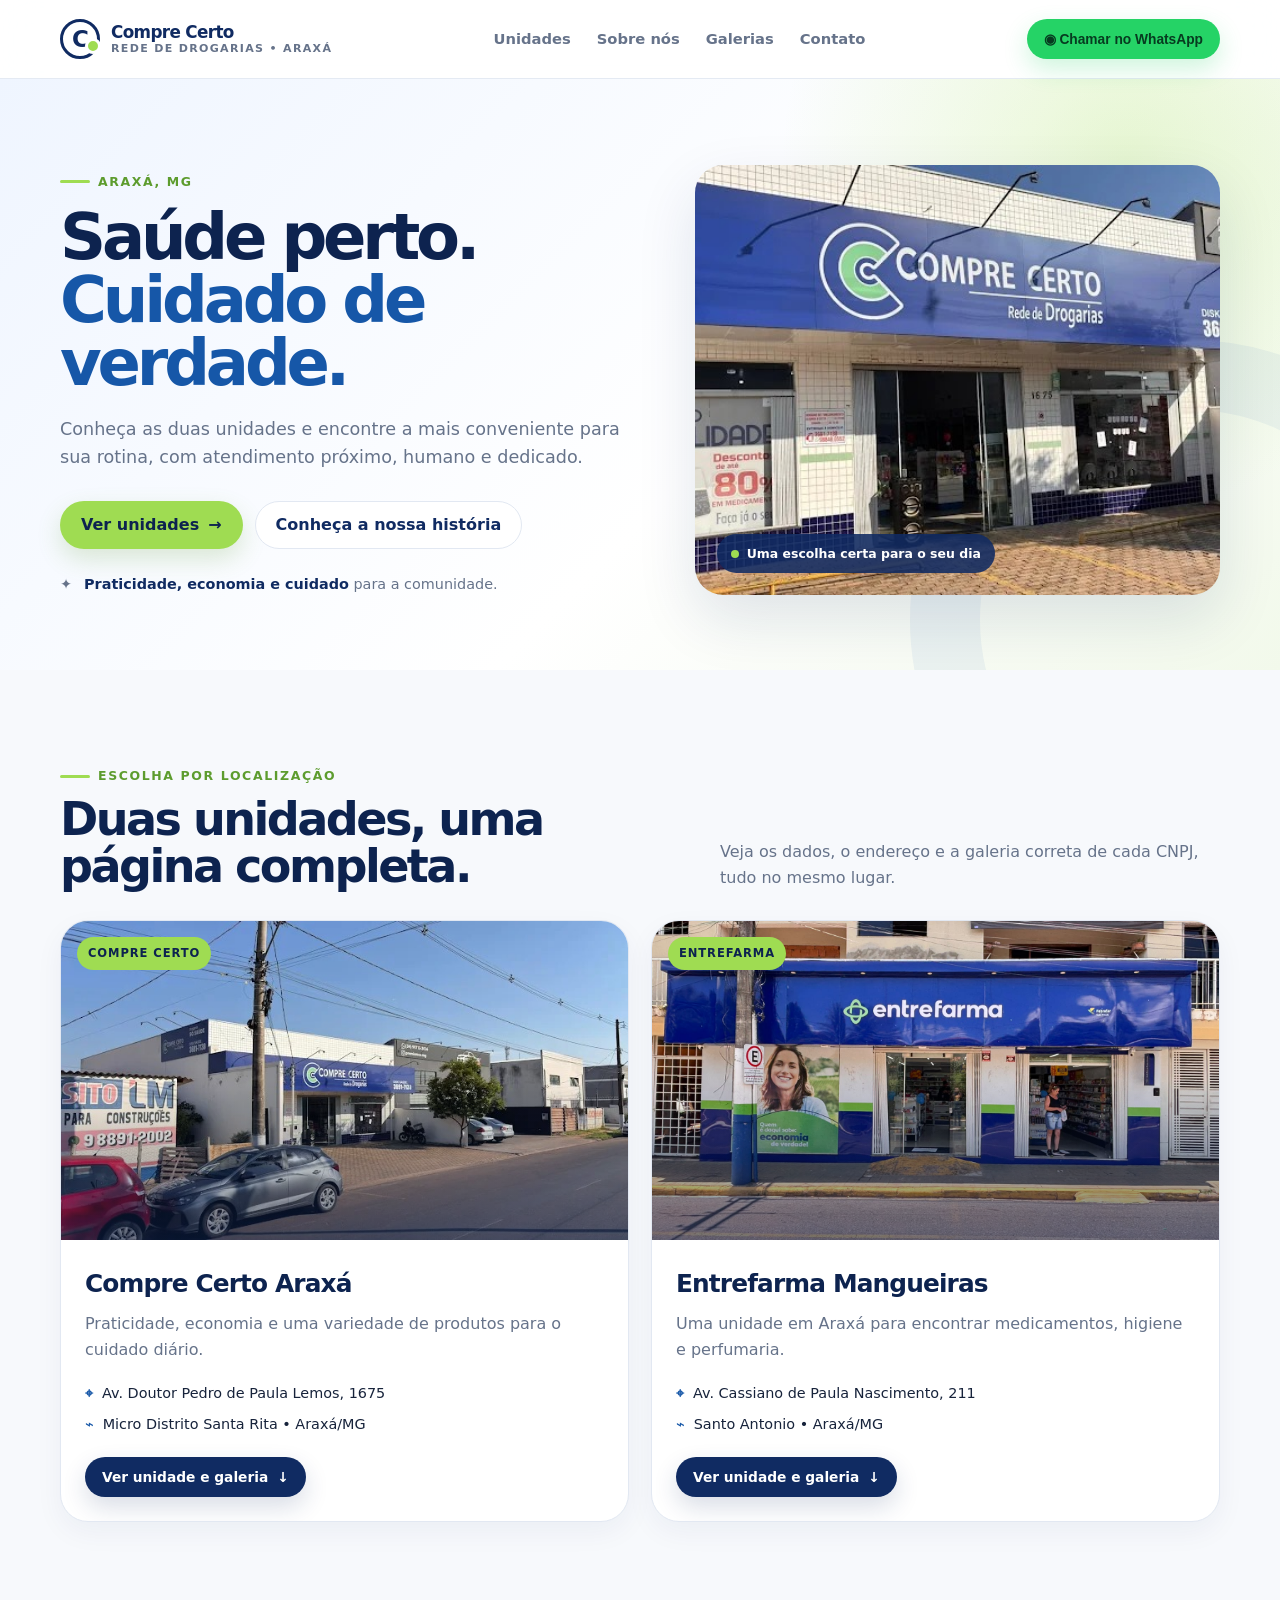
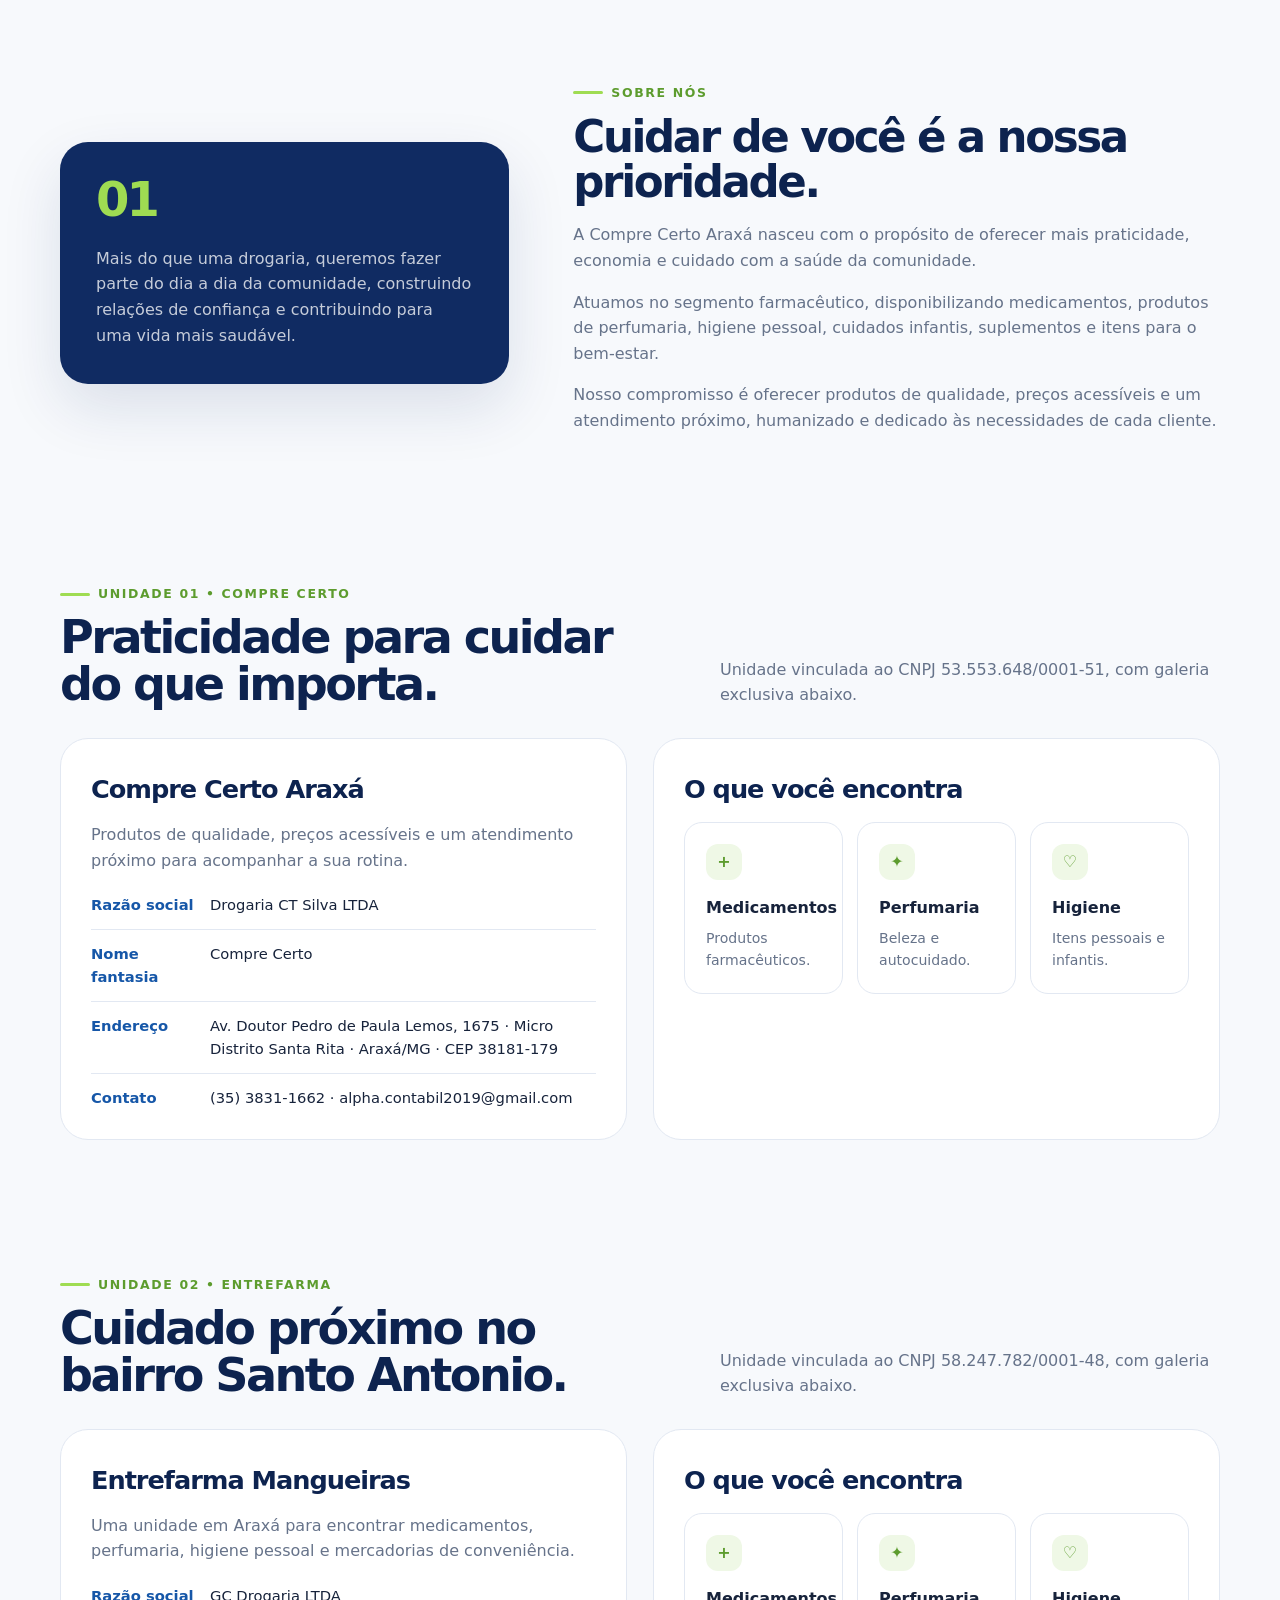
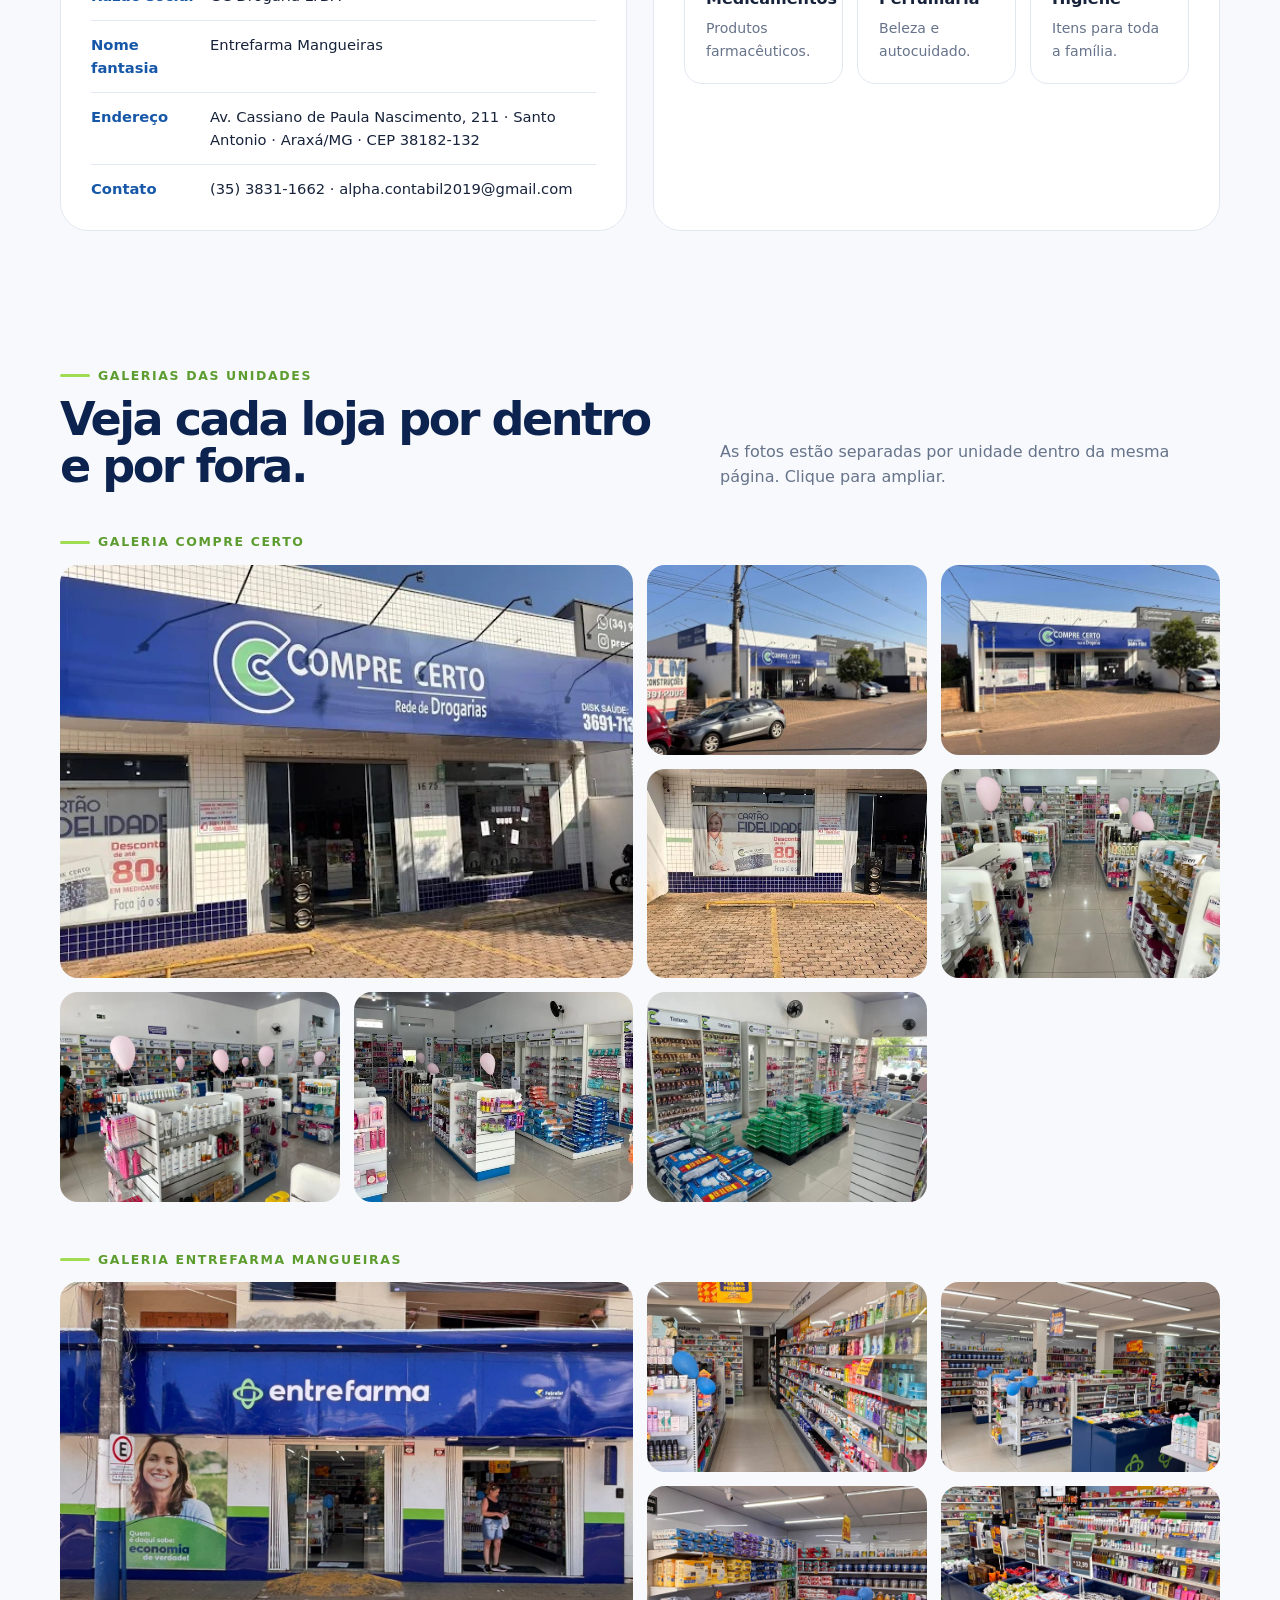
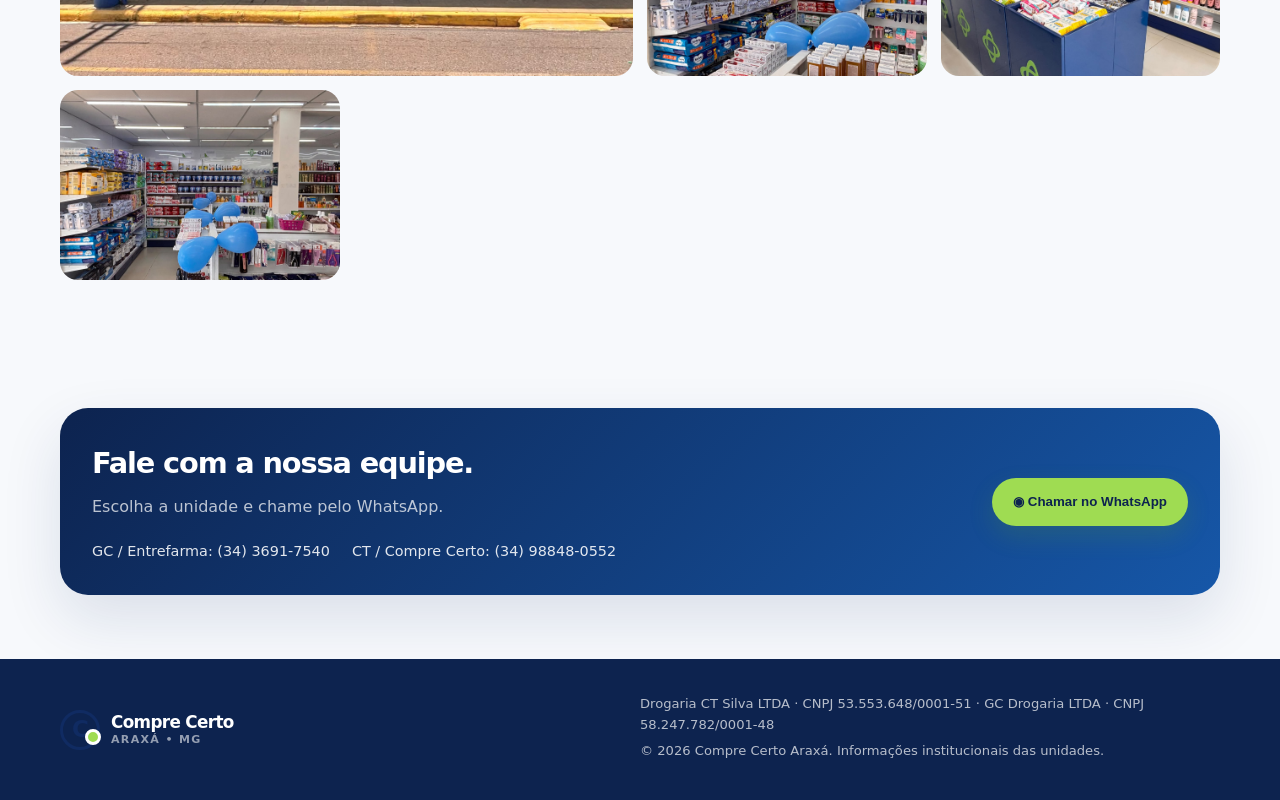
==== index.html @ c5adbfe7 "initial commit" ====
<!doctype html>
<html lang="pt-BR">
<head>
  <meta charset="utf-8">
  <meta name="viewport" content="width=device-width, initial-scale=1">
  <title>Compre Certo Araxá | Nossas unidades</title>
  <meta name="description" content="Conheça as unidades Compre Certo e Entrefarma em Araxá. Endereços, informações e galerias das duas drogarias.">
  <link rel="canonical" href="https://comprecertoanaantonia.com.br/">
  <meta property="og:type" content="website">
  <meta property="og:url" content="https://comprecertoanaantonia.com.br/">
  <meta property="og:title" content="Compre Certo Araxá | Nossas unidades">
  <meta property="og:description" content="Duas unidades em Araxá para cuidar da sua saúde com praticidade e atenção.">
  <meta property="og:image" content="https://comprecertoanaantonia.com.br/img/compre-certo-fachada-03.jpg">
  <link rel="icon" href="img/favicon.svg" type="image/svg+xml">
  <link rel="stylesheet" href="style.css">
</head>
<body>
  <header class="site-header"><div class="nav-wrap"><a class="brand" href="#inicio" aria-label="Compre Certo Araxá - início"><span class="brand-mark">C</span><span class="brand-copy"><span class="brand-name">Compre Certo</span><span class="brand-sub">Rede de drogarias • Araxá</span></span></a><button class="nav-toggle" data-menu-toggle aria-label="Abrir menu" aria-expanded="false">☰</button><nav class="nav-links" data-nav aria-label="Navegação principal"><a href="#unidades">Unidades</a><a href="#sobre">Sobre nós</a><a href="#galerias">Galerias</a><a href="#contato">Contato</a></nav><div class="whatsapp-picker" data-whatsapp-picker><button class="button small whatsapp-button" type="button" data-whatsapp-toggle aria-haspopup="menu" aria-expanded="false">◉ Chamar no WhatsApp</button><div class="whatsapp-menu" data-whatsapp-menu hidden><a href="https://wa.me/553436917540?text=Ol%C3%A1%2C%20quero%20falar%20com%20a%20unidade%20GC%20-%20Entrefarma%20Mangueiras." target="_blank" rel="noopener noreferrer">GC / Entrefarma Mangueiras<small>(34) 3691-7540</small></a><a href="https://wa.me/5534988480552?text=Ol%C3%A1%2C%20quero%20falar%20com%20a%20unidade%20CT%20-%20Compre%20Certo." target="_blank" rel="noopener noreferrer">CT / Compre Certo<small>(34) 98848-0552</small></a></div></div></div></header>

  <main>
    <section class="hero" id="inicio"><div class="container hero-grid"><div><span class="eyebrow">Araxá, MG</span><h1>Saúde perto. <span>Cuidado de verdade.</span></h1><p>Conheça as duas unidades e encontre a mais conveniente para sua rotina, com atendimento próximo, humano e dedicado.</p><div class="hero-actions"><a class="button secondary" href="#unidades">Ver unidades <span aria-hidden="true">→</span></a><a class="button ghost" href="#sobre">Conheça a nossa história</a></div><div class="hero-note"><span aria-hidden="true">✦</span><span><strong>Praticidade, economia e cuidado</strong> para a comunidade.</span></div></div><div class="hero-photo"><img src="img/compre-certo-fachada-03.jpg" alt="Fachada da unidade Compre Certo em Araxá" loading="eager"><span class="photo-tag">Uma escolha certa para o seu dia</span></div></div></section>

    <section class="section" id="unidades"><div class="container"><div class="section-head"><div><span class="eyebrow">Escolha por localização</span><h2>Duas unidades, uma página completa.</h2></div><p>Veja os dados, o endereço e a galeria correta de cada CNPJ, tudo no mesmo lugar.</p></div><div class="unit-grid">
      <article class="unit-card"><div class="unit-card-image"><span class="unit-badge">Compre Certo</span><img src="img/compre-certo-fachada-01.jpg" alt="Fachada da unidade Compre Certo" loading="lazy"></div><div class="unit-card-body"><h3>Compre Certo Araxá</h3><p>Praticidade, economia e uma variedade de produtos para o cuidado diário.</p><div class="unit-meta"><span><b>⌖</b> Av. Doutor Pedro de Paula Lemos, 1675</span><span><b>⌁</b> Micro Distrito Santa Rita • Araxá/MG</span></div><a class="button small" href="#compre-certo">Ver unidade e galeria <span aria-hidden="true">↓</span></a></div></article>
      <article class="unit-card"><div class="unit-card-image"><span class="unit-badge">Entrefarma</span><img src="img/entrefarma-fachada-01.jpg" alt="Fachada da unidade Entrefarma Mangueiras" loading="lazy"></div><div class="unit-card-body"><h3>Entrefarma Mangueiras</h3><p>Uma unidade em Araxá para encontrar medicamentos, higiene e perfumaria.</p><div class="unit-meta"><span><b>⌖</b> Av. Cassiano de Paula Nascimento, 211</span><span><b>⌁</b> Santo Antonio • Araxá/MG</span></div><a class="button small" href="#entrefarma">Ver unidade e galeria <span aria-hidden="true">↓</span></a></div></article>
    </div></div></section>

    <section class="section compact" id="sobre"><div class="container about-grid"><div class="about-card"><strong>01</strong><p>Mais do que uma drogaria, queremos fazer parte do dia a dia da comunidade, construindo relações de confiança e contribuindo para uma vida mais saudável.</p></div><div class="about-copy"><span class="eyebrow">Sobre nós</span><h2>Cuidar de você é a nossa prioridade.</h2><p>A Compre Certo Araxá nasceu com o propósito de oferecer mais praticidade, economia e cuidado com a saúde da comunidade.</p><p>Atuamos no segmento farmacêutico, disponibilizando medicamentos, produtos de perfumaria, higiene pessoal, cuidados infantis, suplementos e itens para o bem-estar.</p><p>Nosso compromisso é oferecer produtos de qualidade, preços acessíveis e um atendimento próximo, humanizado e dedicado às necessidades de cada cliente.</p></div></div></section>

    <section class="section compact" id="compre-certo"><div class="container"><div class="section-head"><div><span class="eyebrow">Unidade 01 • Compre Certo</span><h2>Praticidade para cuidar do que importa.</h2></div><p>Unidade vinculada ao CNPJ 53.553.648/0001-51, com galeria exclusiva abaixo.</p></div><div class="split-grid"><article class="info-card"><h2>Compre Certo Araxá</h2><p>Produtos de qualidade, preços acessíveis e um atendimento próximo para acompanhar a sua rotina.</p><div class="facts"><div class="fact"><strong>Razão social</strong><span>Drogaria CT Silva LTDA</span></div><div class="fact"><strong>Nome fantasia</strong><span>Compre Certo</span></div><div class="fact"><strong>Endereço</strong><span>Av. Doutor Pedro de Paula Lemos, 1675 · Micro Distrito Santa Rita · Araxá/MG · CEP 38181-179</span></div><div class="fact"><strong>Contato</strong><span>(35) 3831-1662 · alpha.contabil2019@gmail.com</span></div></div></article><article class="info-card"><h2>O que você encontra</h2><div class="category-grid"><div class="category"><div class="category-icon">+</div><h3>Medicamentos</h3><p>Produtos farmacêuticos.</p></div><div class="category"><div class="category-icon">✦</div><h3>Perfumaria</h3><p>Beleza e autocuidado.</p></div><div class="category"><div class="category-icon">♡</div><h3>Higiene</h3><p>Itens pessoais e infantis.</p></div></div></article></div></div></section>

    <section class="section compact" id="entrefarma"><div class="container"><div class="section-head"><div><span class="eyebrow">Unidade 02 • Entrefarma</span><h2>Cuidado próximo no bairro Santo Antonio.</h2></div><p>Unidade vinculada ao CNPJ 58.247.782/0001-48, com galeria exclusiva abaixo.</p></div><div class="split-grid"><article class="info-card"><h2>Entrefarma Mangueiras</h2><p>Uma unidade em Araxá para encontrar medicamentos, perfumaria, higiene pessoal e mercadorias de conveniência.</p><div class="facts"><div class="fact"><strong>Razão social</strong><span>GC Drogaria LTDA</span></div><div class="fact"><strong>Nome fantasia</strong><span>Entrefarma Mangueiras</span></div><div class="fact"><strong>Endereço</strong><span>Av. Cassiano de Paula Nascimento, 211 · Santo Antonio · Araxá/MG · CEP 38182-132</span></div><div class="fact"><strong>Contato</strong><span>(35) 3831-1662 · alpha.contabil2019@gmail.com</span></div></div></article><article class="info-card"><h2>O que você encontra</h2><div class="category-grid"><div class="category"><div class="category-icon">+</div><h3>Medicamentos</h3><p>Produtos farmacêuticos.</p></div><div class="category"><div class="category-icon">✦</div><h3>Perfumaria</h3><p>Beleza e autocuidado.</p></div><div class="category"><div class="category-icon">♡</div><h3>Higiene</h3><p>Itens para toda a família.</p></div></div></article></div></div></section>

    <section class="section compact" id="galerias"><div class="container"><div class="section-head"><div><span class="eyebrow">Galerias das unidades</span><h2>Veja cada loja por dentro e por fora.</h2></div><p>As fotos estão separadas por unidade dentro da mesma página. Clique para ampliar.</p></div><h3 class="eyebrow">Galeria Compre Certo</h3><div class="gallery" aria-label="Galeria da unidade Compre Certo"><button class="gallery-item" data-gallery-item data-full="img/compre-certo-fachada-03.jpg" data-caption="Fachada da unidade Compre Certo"><img src="img/compre-certo-fachada-03.jpg" alt="Fachada da unidade Compre Certo" loading="lazy"></button><button class="gallery-item" data-gallery-item data-full="img/compre-certo-fachada-01.jpg" data-caption="Fachada da unidade Compre Certo"><img src="img/compre-certo-fachada-01.jpg" alt="Fachada da unidade Compre Certo" loading="lazy"></button><button class="gallery-item" data-gallery-item data-full="img/compre-certo-fachada-02.jpg" data-caption="Fachada da unidade Compre Certo"><img src="img/compre-certo-fachada-02.jpg" alt="Fachada da unidade Compre Certo" loading="lazy"></button><button class="gallery-item" data-gallery-item data-full="img/compre-certo-fachada-04.jpg" data-caption="Entrada da unidade Compre Certo"><img src="img/compre-certo-fachada-04.jpg" alt="Entrada da unidade Compre Certo" loading="lazy"></button><button class="gallery-item" data-gallery-item data-full="img/compre-certo-interior-01.jpg" data-caption="Área interna da unidade Compre Certo"><img src="img/compre-certo-interior-01.jpg" alt="Área interna da unidade Compre Certo" loading="lazy"></button><button class="gallery-item" data-gallery-item data-full="img/compre-certo-interior-02.jpg" data-caption="Produtos e corredores da unidade Compre Certo"><img src="img/compre-certo-interior-02.jpg" alt="Produtos e corredores da unidade Compre Certo" loading="lazy"></button><button class="gallery-item" data-gallery-item data-full="img/compre-certo-interior-03.jpg" data-caption="Área de perfumaria da unidade Compre Certo"><img src="img/compre-certo-interior-03.jpg" alt="Área de perfumaria da unidade Compre Certo" loading="lazy"></button><button class="gallery-item" data-gallery-item data-full="img/compre-certo-interior-04.jpg" data-caption="Área de higiene e cuidados da unidade Compre Certo"><img src="img/compre-certo-interior-04.jpg" alt="Área de higiene e cuidados da unidade Compre Certo" loading="lazy"></button></div><h3 class="eyebrow" style="margin-top:48px">Galeria Entrefarma Mangueiras</h3><div class="gallery" aria-label="Galeria da unidade Entrefarma Mangueiras"><button class="gallery-item" data-gallery-item data-full="img/entrefarma-fachada-01.jpg" data-caption="Fachada da unidade Entrefarma Mangueiras"><img src="img/entrefarma-fachada-01.jpg" alt="Fachada da unidade Entrefarma Mangueiras" loading="lazy"></button><button class="gallery-item" data-gallery-item data-full="img/entrefarma-interior-01.jpg" data-caption="Corredor da unidade Entrefarma Mangueiras"><img src="img/entrefarma-interior-01.jpg" alt="Corredor da unidade Entrefarma Mangueiras" loading="lazy"></button><button class="gallery-item" data-gallery-item data-full="img/entrefarma-interior-02.jpg" data-caption="Área interna da unidade Entrefarma Mangueiras"><img src="img/entrefarma-interior-02.jpg" alt="Área interna da unidade Entrefarma Mangueiras" loading="lazy"></button><button class="gallery-item" data-gallery-item data-full="img/entrefarma-interior-03.jpg" data-caption="Cuidados pessoais na unidade Entrefarma Mangueiras"><img src="img/entrefarma-interior-03.jpg" alt="Cuidados pessoais na unidade Entrefarma Mangueiras" loading="lazy"></button><button class="gallery-item" data-gallery-item data-full="img/entrefarma-interior-04.jpg" data-caption="Perfumaria da unidade Entrefarma Mangueiras"><img src="img/entrefarma-interior-04.jpg" alt="Perfumaria da unidade Entrefarma Mangueiras" loading="lazy"></button><button class="gallery-item" data-gallery-item data-full="img/entrefarma-interior-05.jpg" data-caption="Higiene e cuidados infantis na unidade Entrefarma Mangueiras"><img src="img/entrefarma-interior-05.jpg" alt="Higiene e cuidados infantis na unidade Entrefarma Mangueiras" loading="lazy"></button></div></div></section>

    <section class="section compact" id="contato"><div class="container"><div class="contact-band"><div class="contact-band-grid"><div><h2>Fale com a nossa equipe.</h2><p>Escolha a unidade e chame pelo WhatsApp.</p><div class="contact-data"><span>GC / Entrefarma: (34) 3691-7540</span><span>CT / Compre Certo: (34) 98848-0552</span></div></div><div class="whatsapp-picker" data-whatsapp-picker><button class="button secondary whatsapp-button" type="button" data-whatsapp-toggle aria-haspopup="menu" aria-expanded="false">◉ Chamar no WhatsApp</button><div class="whatsapp-menu" data-whatsapp-menu hidden><a href="https://wa.me/553436917540?text=Ol%C3%A1%2C%20quero%20falar%20com%20a%20unidade%20GC%20-%20Entrefarma%20Mangueiras." target="_blank" rel="noopener noreferrer">GC / Entrefarma Mangueiras<small>(34) 3691-7540</small></a><a href="https://wa.me/5534988480552?text=Ol%C3%A1%2C%20quero%20falar%20com%20a%20unidade%20CT%20-%20Compre%20Certo." target="_blank" rel="noopener noreferrer">CT / Compre Certo<small>(34) 98848-0552</small></a></div></div></div></div></div></section>
  </main>

  <footer class="site-footer"><div class="container footer-grid"><a class="brand" href="#inicio"><span class="brand-mark">C</span><span class="brand-copy"><span class="brand-name">Compre Certo</span><span class="brand-sub">Araxá • MG</span></span></a><div class="footer-text"><p>Drogaria CT Silva LTDA · CNPJ 53.553.648/0001-51 · GC Drogaria LTDA · CNPJ 58.247.782/0001-48</p><p>© <span data-year></span> Compre Certo Araxá. Informações institucionais das unidades.</p></div></div></footer>

  <div class="modal" data-modal aria-hidden="true"><div class="modal-content"><button class="modal-close" data-modal-close aria-label="Fechar imagem">×</button><button class="modal-arrow prev" data-modal-prev aria-label="Foto anterior">←</button><img class="modal-image" data-modal-image alt=""><button class="modal-arrow next" data-modal-next aria-label="Próxima foto">→</button><div class="modal-caption" data-modal-caption></div></div></div>
  <script src="script.js"></script>
</body>
</html>
---- style.css ----
:root {
  --navy: #102b62;
  --blue: #1657a8;
  --blue-dark: #0d234f;
  --green: #9fdc52;
  --green-dark: #5d9c2e;
  --ink: #17233b;
  --muted: #66738a;
  --paper: #f7f9fc;
  --white: #ffffff;
  --line: #e2e8f2;
  --shadow: 0 24px 60px rgba(16, 43, 98, 0.12);
  --radius-lg: 28px;
  --radius-md: 18px;
}

* { box-sizing: border-box; }

html { scroll-behavior: smooth; }
section[id] { scroll-margin-top: 96px; }

body {
  margin: 0;
  color: var(--ink);
  background: var(--paper);
  font-family: Inter, ui-sans-serif, system-ui, -apple-system, BlinkMacSystemFont, "Segoe UI", sans-serif;
  line-height: 1.6;
}

body.modal-open { overflow: hidden; }

a { color: inherit; text-decoration: none; }

img { display: block; max-width: 100%; }

.site-header {
  position: sticky;
  top: 0;
  z-index: 20;
  border-bottom: 1px solid rgba(226, 232, 242, 0.9);
  background: rgba(255, 255, 255, 0.9);
  backdrop-filter: blur(18px);
}

.nav-wrap,
.container {
  width: min(1160px, calc(100% - 40px));
  margin: 0 auto;
}

.nav-wrap {
  min-height: 78px;
  display: flex;
  align-items: center;
  justify-content: space-between;
  gap: 24px;
}

.brand {
  display: inline-flex;
  align-items: center;
  gap: 11px;
  color: var(--navy);
  font-weight: 900;
  letter-spacing: -0.04em;
  line-height: 1;
}

.brand-mark {
  width: 40px;
  height: 40px;
  position: relative;
  display: grid;
  place-items: center;
  border: 3px solid var(--navy);
  border-radius: 50%;
  color: var(--navy);
  font-size: 23px;
  font-weight: 900;
}

.brand-mark::after {
  content: "";
  position: absolute;
  width: 10px;
  height: 10px;
  right: -4px;
  bottom: 2px;
  border: 3px solid var(--white);
  border-radius: 50%;
  background: var(--green);
}

.brand-copy { display: grid; gap: 3px; }
.brand-name { font-size: 1.05rem; }
.brand-sub { color: var(--muted); font-size: 0.69rem; font-weight: 700; letter-spacing: 0.12em; text-transform: uppercase; }

.nav-links { display: flex; align-items: center; gap: 26px; color: var(--muted); font-size: 0.92rem; font-weight: 700; }
.nav-links a:hover { color: var(--blue); }
.nav-toggle { display: none; border: 0; background: transparent; color: var(--navy); font-size: 1.8rem; cursor: pointer; }

.button {
  display: inline-flex;
  align-items: center;
  justify-content: center;
  gap: 9px;
  min-height: 48px;
  padding: 0 20px;
  border: 1px solid transparent;
  border-radius: 999px;
  background: var(--navy);
  color: var(--white);
  font-weight: 800;
  box-shadow: 0 10px 24px rgba(16, 43, 98, 0.16);
  transition: transform .2s ease, box-shadow .2s ease, background .2s ease;
}

.button:hover { transform: translateY(-2px); box-shadow: 0 14px 28px rgba(16, 43, 98, 0.2); }
.button.secondary { background: var(--green); color: var(--blue-dark); box-shadow: 0 10px 24px rgba(93, 156, 46, 0.2); }
.button.ghost { border-color: var(--line); background: var(--white); color: var(--navy); box-shadow: none; }
.button.small { min-height: 40px; padding: 0 16px; font-size: .86rem; }

.whatsapp-picker { position: relative; display: inline-flex; }
.whatsapp-button { background: #25d366; color: #073b20; box-shadow: 0 10px 24px rgba(37, 211, 102, .22); }
.whatsapp-button:hover { background: #1fbd59; box-shadow: 0 14px 28px rgba(37, 211, 102, .28); }
.whatsapp-menu { position: absolute; top: calc(100% + 10px); right: 0; z-index: 40; width: 300px; padding: 8px; border: 1px solid var(--line); border-radius: 16px; background: var(--white); box-shadow: var(--shadow); }
.whatsapp-menu[hidden] { display: none; }
.whatsapp-menu a { display: grid; gap: 2px; padding: 12px 13px; border-radius: 11px; color: var(--ink); font-size: .85rem; font-weight: 800; }
.whatsapp-menu a:hover { background: #effaf3; color: #128c45; }
.whatsapp-menu small { color: var(--muted); font-size: .76rem; font-weight: 700; }

.hero {
  position: relative;
  overflow: hidden;
  padding: 86px 0 74px;
  background: radial-gradient(circle at 88% 14%, rgba(159, 220, 82, .25), transparent 28%), linear-gradient(135deg, #eff5ff 0%, #ffffff 58%, #f2f9eb 100%);
}

.hero::after {
  content: "";
  width: 420px;
  height: 420px;
  position: absolute;
  right: -190px;
  bottom: -230px;
  border: 70px solid rgba(22, 87, 168, 0.06);
  border-radius: 50%;
}

.hero-grid { position: relative; z-index: 1; display: grid; grid-template-columns: 1.05fr .95fr; align-items: center; gap: 54px; }
.eyebrow { display: inline-flex; align-items: center; gap: 8px; color: var(--green-dark); font-size: .78rem; font-weight: 900; letter-spacing: .13em; text-transform: uppercase; }
.eyebrow::before { content: ""; width: 30px; height: 3px; border-radius: 99px; background: var(--green); }
.hero h1 { max-width: 700px; margin: 15px 0 20px; color: var(--blue-dark); font-size: clamp(2.55rem, 5vw, 5rem); line-height: .98; letter-spacing: -.065em; }
.hero h1 span { color: var(--blue); }
.hero p { max-width: 620px; margin: 0; color: var(--muted); font-size: 1.1rem; }
.hero-actions { display: flex; flex-wrap: wrap; gap: 12px; margin-top: 30px; }
.hero-note { display: flex; gap: 12px; align-items: center; margin-top: 24px; color: var(--muted); font-size: .9rem; }
.hero-note strong { color: var(--navy); }

.hero-photo { position: relative; min-height: 430px; }
.hero-photo img { width: 100%; height: 430px; object-fit: cover; border-radius: var(--radius-lg); box-shadow: var(--shadow); }
.photo-tag { position: absolute; left: 22px; bottom: 22px; display: inline-flex; align-items: center; gap: 8px; padding: 10px 14px; border-radius: 999px; background: rgba(16, 43, 98, .88); color: var(--white); font-size: .78rem; font-weight: 800; }
.photo-tag::before { content: ""; width: 8px; height: 8px; border-radius: 50%; background: var(--green); }

.section { padding: 90px 0; }
.section.compact { padding: 64px 0; }
.section-head { display: flex; align-items: end; justify-content: space-between; gap: 24px; margin-bottom: 30px; }
.section-head h2 { max-width: 620px; margin: 10px 0 0; color: var(--blue-dark); font-size: clamp(2rem, 3.6vw, 3.25rem); line-height: 1.02; letter-spacing: -.055em; }
.section-head p { max-width: 500px; margin: 0; color: var(--muted); }

.unit-grid { display: grid; grid-template-columns: repeat(2, minmax(0, 1fr)); gap: 22px; }
.unit-card { overflow: hidden; border: 1px solid var(--line); border-radius: var(--radius-lg); background: var(--white); box-shadow: 0 10px 28px rgba(16, 43, 98, .05); transition: transform .2s ease, box-shadow .2s ease; }
.unit-card:hover { transform: translateY(-5px); box-shadow: var(--shadow); }
.unit-card-image { position: relative; aspect-ratio: 16 / 9; overflow: hidden; }
.unit-card-image img { width: 100%; height: 100%; object-fit: cover; transition: transform .35s ease; }
.unit-card:hover .unit-card-image img { transform: scale(1.04); }
.unit-card-image::after { content: ""; position: absolute; inset: 0; background: linear-gradient(180deg, transparent 50%, rgba(13, 35, 79, .56)); }
.unit-badge { position: absolute; z-index: 1; top: 16px; left: 16px; padding: 7px 11px; border-radius: 999px; background: var(--green); color: var(--blue-dark); font-size: .72rem; font-weight: 900; letter-spacing: .08em; text-transform: uppercase; }
.unit-card-body { padding: 24px; }
.unit-card h3 { margin: 0 0 7px; color: var(--blue-dark); font-size: 1.55rem; letter-spacing: -.035em; }
.unit-card p { margin: 0 0 20px; color: var(--muted); }
.unit-meta { display: grid; gap: 8px; margin-bottom: 21px; color: var(--ink); font-size: .9rem; }
.unit-meta span { display: flex; align-items: start; gap: 9px; }
.unit-meta b { color: var(--blue); }

.about-grid { display: grid; grid-template-columns: .82fr 1.18fr; align-items: center; gap: 64px; }
.about-card { padding: 36px; border-radius: var(--radius-lg); background: var(--navy); color: var(--white); box-shadow: var(--shadow); }
.about-card strong { display: block; margin-bottom: 25px; color: var(--green); font-size: 3rem; line-height: .9; letter-spacing: -.06em; }
.about-card p { margin: 0; color: rgba(255,255,255,.76); }
.about-copy h2 { margin: 12px 0 18px; color: var(--blue-dark); font-size: clamp(2rem, 3.4vw, 3.25rem); line-height: 1.03; letter-spacing: -.055em; }
.about-copy p { margin: 0 0 16px; color: var(--muted); }

.category-grid { display: grid; grid-template-columns: repeat(3, minmax(0, 1fr)); gap: 14px; }
.category { padding: 21px; border: 1px solid var(--line); border-radius: var(--radius-md); background: var(--white); }
.category-icon { width: 36px; height: 36px; display: grid; place-items: center; margin-bottom: 15px; border-radius: 12px; background: #eff8e6; color: var(--green-dark); font-weight: 900; }
.category h3 { margin: 0 0 6px; font-size: 1rem; }
.category p { margin: 0; color: var(--muted); font-size: .88rem; }

.contact-band { padding: 32px; border-radius: var(--radius-lg); background: linear-gradient(135deg, var(--blue-dark), var(--blue)); color: var(--white); box-shadow: var(--shadow); }
.contact-band-grid { display: flex; align-items: center; justify-content: space-between; gap: 24px; }
.contact-band .whatsapp-menu { top: auto; bottom: calc(100% + 10px); }
.contact-band h2 { margin: 0 0 8px; font-size: 1.8rem; letter-spacing: -.04em; }
.contact-band p { margin: 0; color: rgba(255,255,255,.72); }
.contact-data { display: flex; flex-wrap: wrap; gap: 12px 22px; margin-top: 20px; color: rgba(255,255,255,.88); font-size: .9rem; }

.page-hero { padding: 60px 0 50px; background: linear-gradient(135deg, #edf4ff, #ffffff 58%, #f3f9ed); }
.page-hero-grid { display: grid; grid-template-columns: .94fr 1.06fr; align-items: center; gap: 50px; }
.page-hero h1 { margin: 12px 0 15px; color: var(--blue-dark); font-size: clamp(2.5rem, 5vw, 4.7rem); line-height: .98; letter-spacing: -.065em; }
.page-hero p { max-width: 610px; margin: 0; color: var(--muted); font-size: 1.08rem; }
.page-hero-photo img { width: 100%; height: 380px; object-fit: cover; border-radius: var(--radius-lg); box-shadow: var(--shadow); }
.crumb { display: inline-flex; align-items: center; gap: 7px; margin-bottom: 16px; color: var(--blue); font-size: .82rem; font-weight: 800; }

.split-grid { display: grid; grid-template-columns: 1fr 1fr; gap: 26px; }
.info-card { padding: 30px; border: 1px solid var(--line); border-radius: var(--radius-lg); background: var(--white); }
.info-card h2 { margin: 0 0 12px; color: var(--blue-dark); font-size: 1.6rem; letter-spacing: -.04em; }
.info-card p { margin: 0; color: var(--muted); }
.facts { display: grid; gap: 12px; margin-top: 20px; }
.fact { display: grid; grid-template-columns: 105px 1fr; gap: 14px; padding-bottom: 12px; border-bottom: 1px solid var(--line); font-size: .92rem; }
.fact:last-child { padding-bottom: 0; border-bottom: 0; }
.fact strong { color: var(--blue); }

.gallery { display: grid; grid-template-columns: repeat(4, minmax(0, 1fr)); gap: 14px; }
.gallery-item { position: relative; overflow: hidden; min-height: 190px; padding: 0; border: 0; border-radius: var(--radius-md); background: #dce7f5; cursor: pointer; }
.gallery-item:first-child { grid-column: span 2; grid-row: span 2; }
.gallery-item img { width: 100%; height: 100%; min-height: 190px; object-fit: cover; transition: transform .35s ease; }
.gallery-item::after { content: "Ampliar foto"; position: absolute; right: 12px; bottom: 12px; padding: 6px 9px; border-radius: 999px; background: rgba(13,35,79,.78); color: var(--white); font-size: .7rem; font-weight: 800; opacity: 0; transition: opacity .2s ease; }
.gallery-item:hover img { transform: scale(1.06); }
.gallery-item:hover::after { opacity: 1; }

.site-footer { padding: 34px 0; background: var(--blue-dark); color: rgba(255,255,255,.7); }
.footer-grid { display: flex; align-items: center; justify-content: space-between; gap: 25px; }
.site-footer .brand { color: var(--white); }
.site-footer .brand-sub { color: rgba(255,255,255,.56); }
.footer-text { max-width: 580px; font-size: .82rem; }
.footer-text p { margin: 0 0 5px; }

.modal { position: fixed; inset: 0; z-index: 60; display: grid; place-items: center; padding: 24px; background: rgba(4, 15, 36, .88); opacity: 0; pointer-events: none; transition: opacity .2s ease; }
.modal.is-open { opacity: 1; pointer-events: auto; }
.modal-content { position: relative; width: min(980px, 100%); }
.modal-image { width: 100%; max-height: 78vh; object-fit: contain; border-radius: 16px; background: #091a39; }
.modal-caption { margin-top: 10px; color: rgba(255,255,255,.78); text-align: center; font-size: .88rem; }
.modal-close { position: absolute; top: -14px; right: -14px; width: 40px; height: 40px; border: 0; border-radius: 50%; background: var(--green); color: var(--blue-dark); font-size: 1.4rem; font-weight: 900; cursor: pointer; }
.modal-arrow { position: absolute; top: calc(50% - 20px); width: 42px; height: 42px; border: 0; border-radius: 50%; background: rgba(255,255,255,.9); color: var(--blue-dark); font-size: 1.25rem; cursor: pointer; }
.modal-arrow.prev { left: -56px; }
.modal-arrow.next { right: -56px; }

@media (max-width: 840px) {
  .nav-links { position: absolute; top: 78px; left: 20px; right: 20px; display: none; flex-direction: column; align-items: stretch; gap: 0; padding: 8px; border: 1px solid var(--line); border-radius: 16px; background: var(--white); box-shadow: var(--shadow); }
  .nav-links.is-open { display: flex; }
  .nav-links a { padding: 13px 14px; }
  .nav-toggle { display: block; }
  .nav-wrap > .button { display: none; }
  .nav-wrap > .whatsapp-picker { display: none; }
  .hero-grid, .page-hero-grid, .about-grid, .split-grid { grid-template-columns: 1fr; gap: 32px; }
  .hero { padding-top: 62px; }
  .hero-photo, .hero-photo img { min-height: 320px; height: 320px; }
  .section { padding: 70px 0; }
  .section-head, .contact-band-grid, .footer-grid { align-items: start; flex-direction: column; }
  .section-head { display: flex; }
  .unit-grid { grid-template-columns: 1fr; }
  .page-hero-photo img { height: 320px; }
  .gallery { grid-template-columns: repeat(2, minmax(0, 1fr)); }
  .gallery-item:first-child { grid-column: span 2; grid-row: auto; }
  .modal-arrow.prev { left: 8px; }
  .modal-arrow.next { right: 8px; }
}

@media (max-width: 540px) {
  .nav-wrap, .container { width: min(100% - 28px, 1160px); }
  .brand-sub { display: none; }
  .hero h1 { font-size: 2.8rem; }
  .hero p, .page-hero p { font-size: 1rem; }
  .about-card, .info-card, .contact-band { padding: 24px; }
  .category-grid { grid-template-columns: 1fr; }
  .gallery { gap: 9px; }
  .gallery-item, .gallery-item img { min-height: 145px; }
  .fact { grid-template-columns: 1fr; gap: 2px; }
}
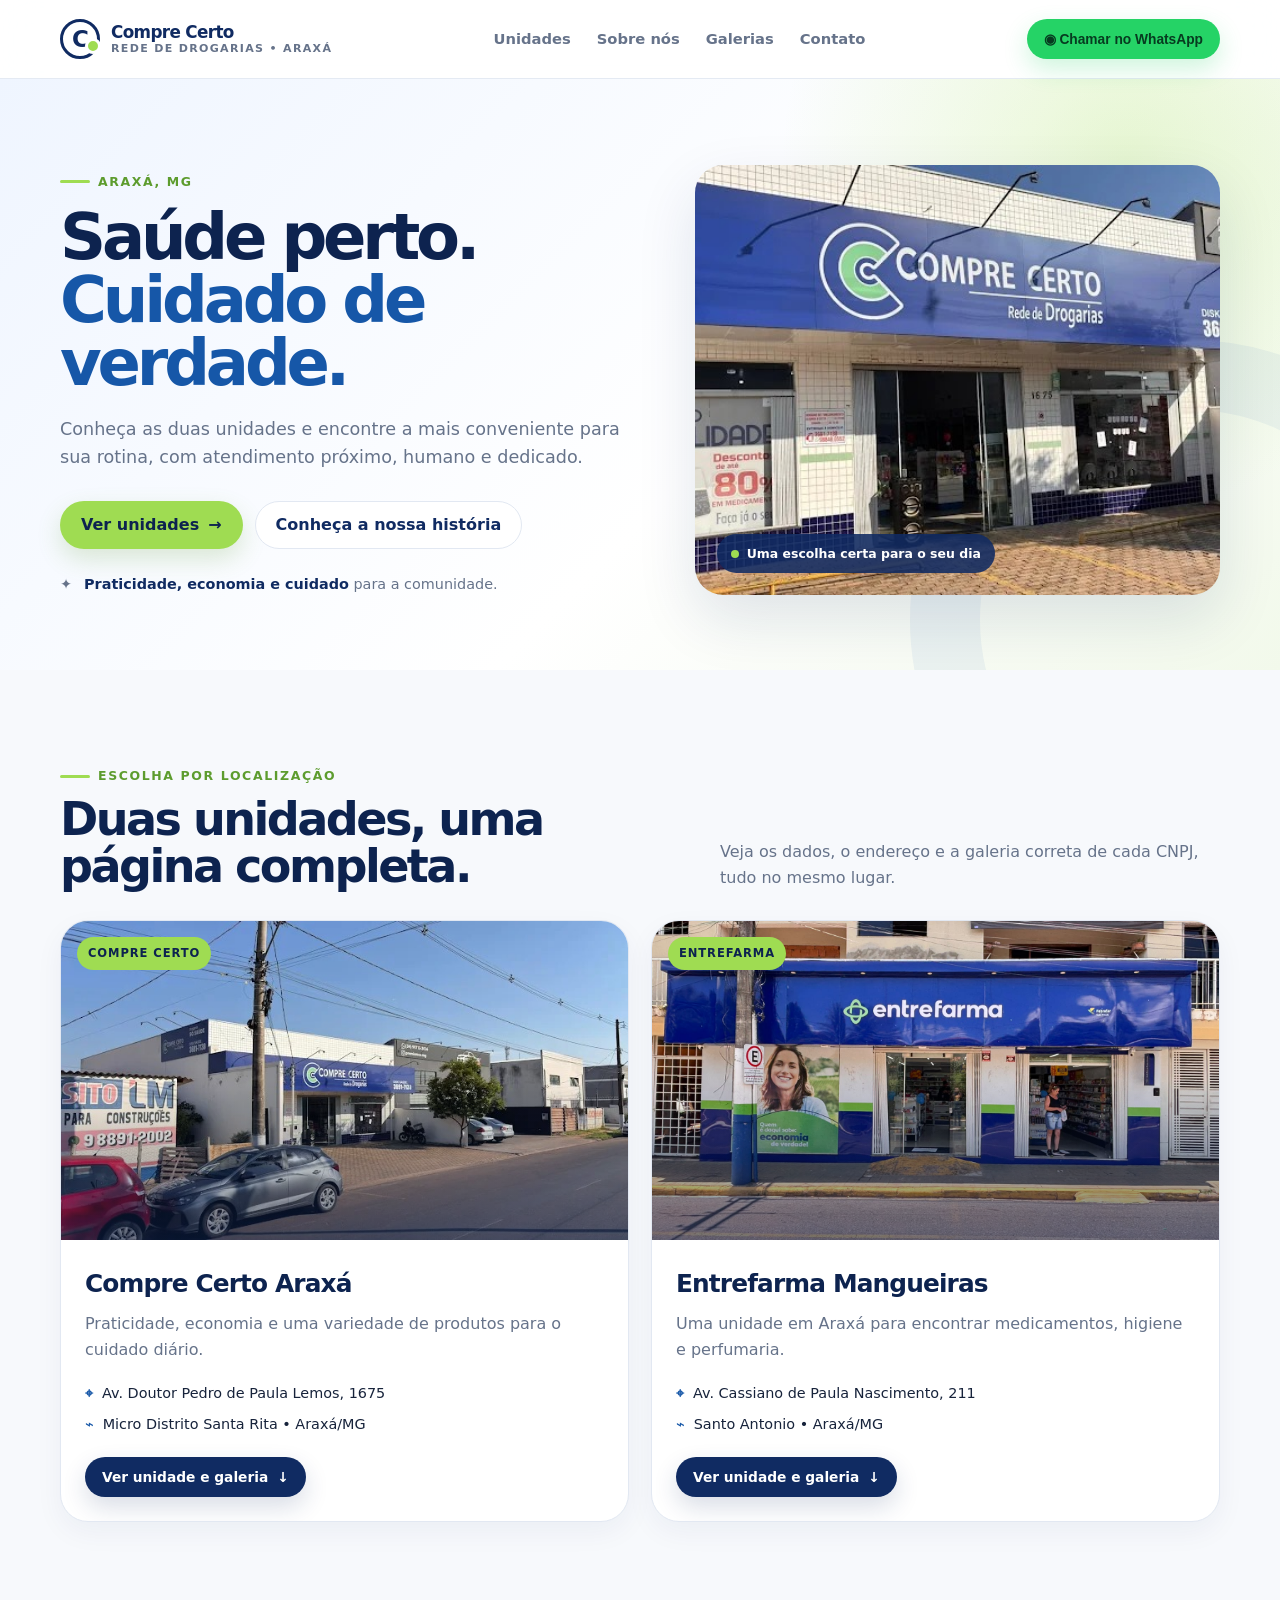
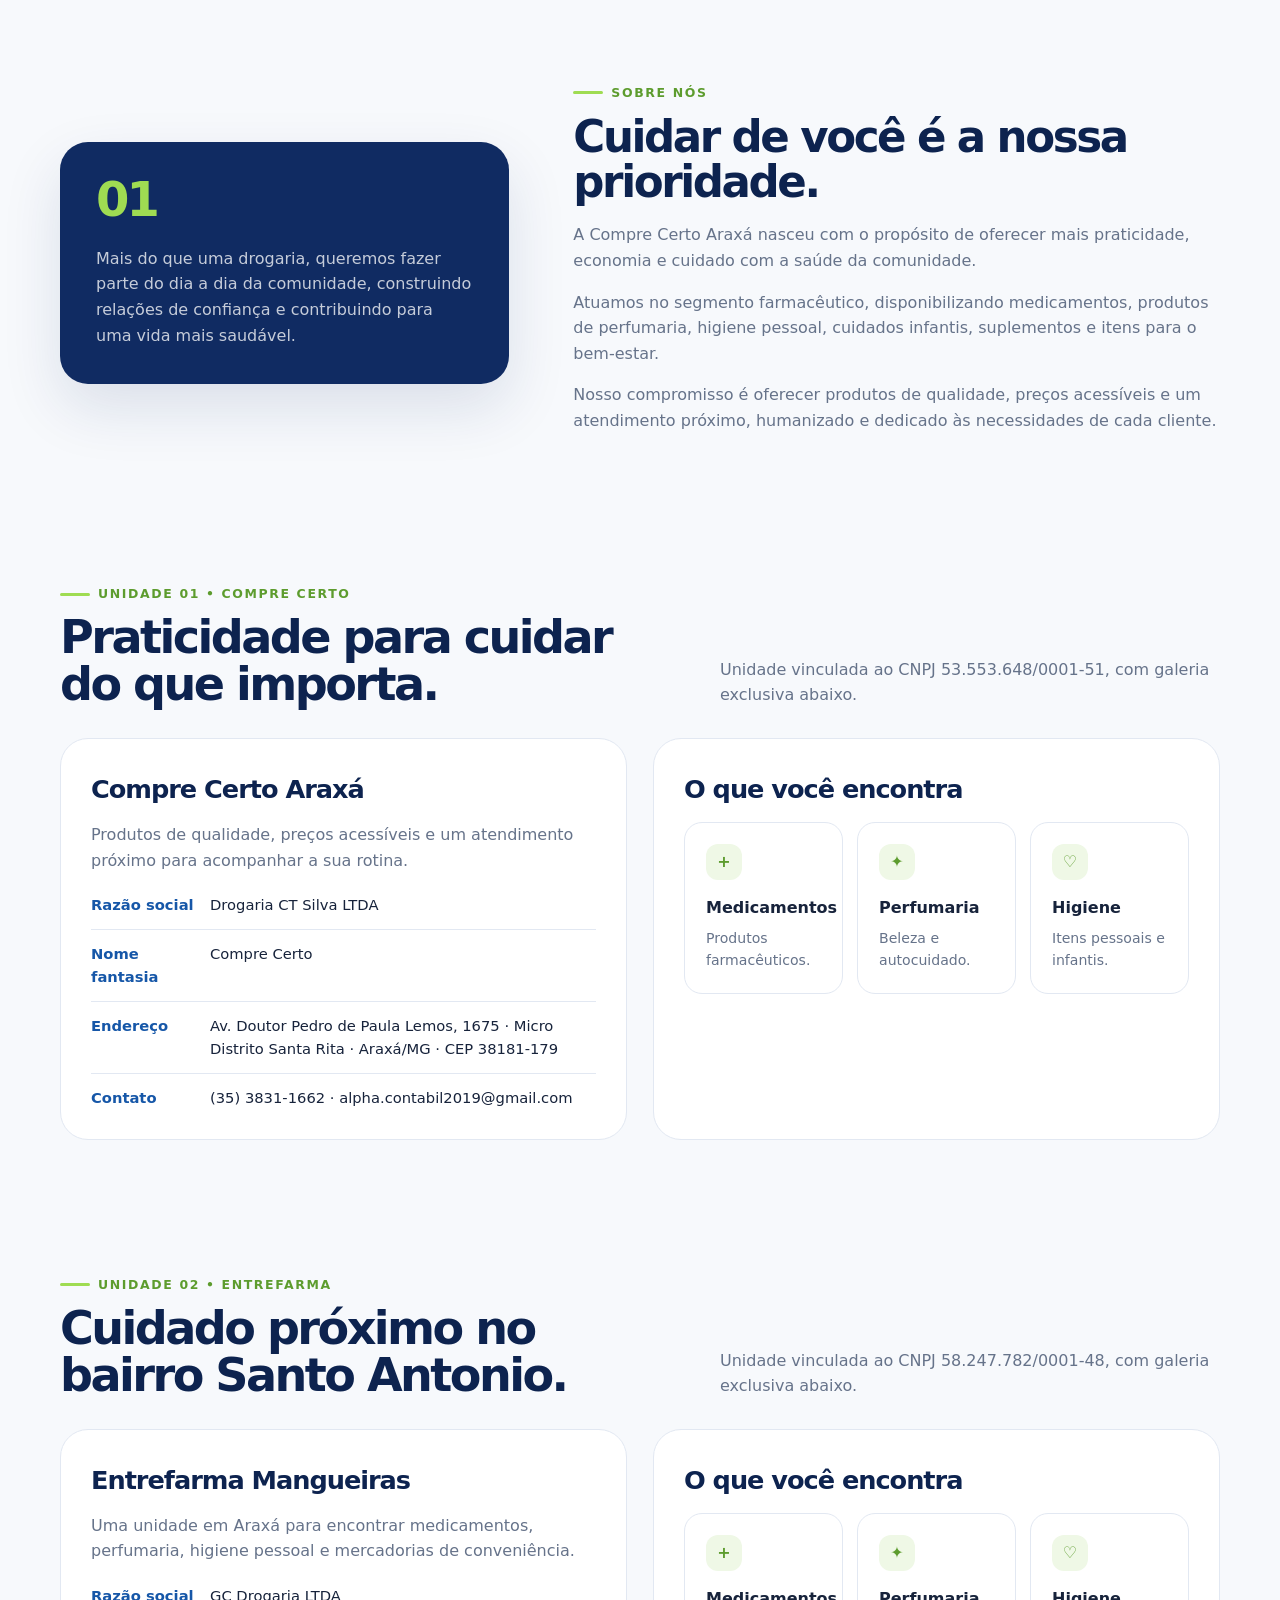
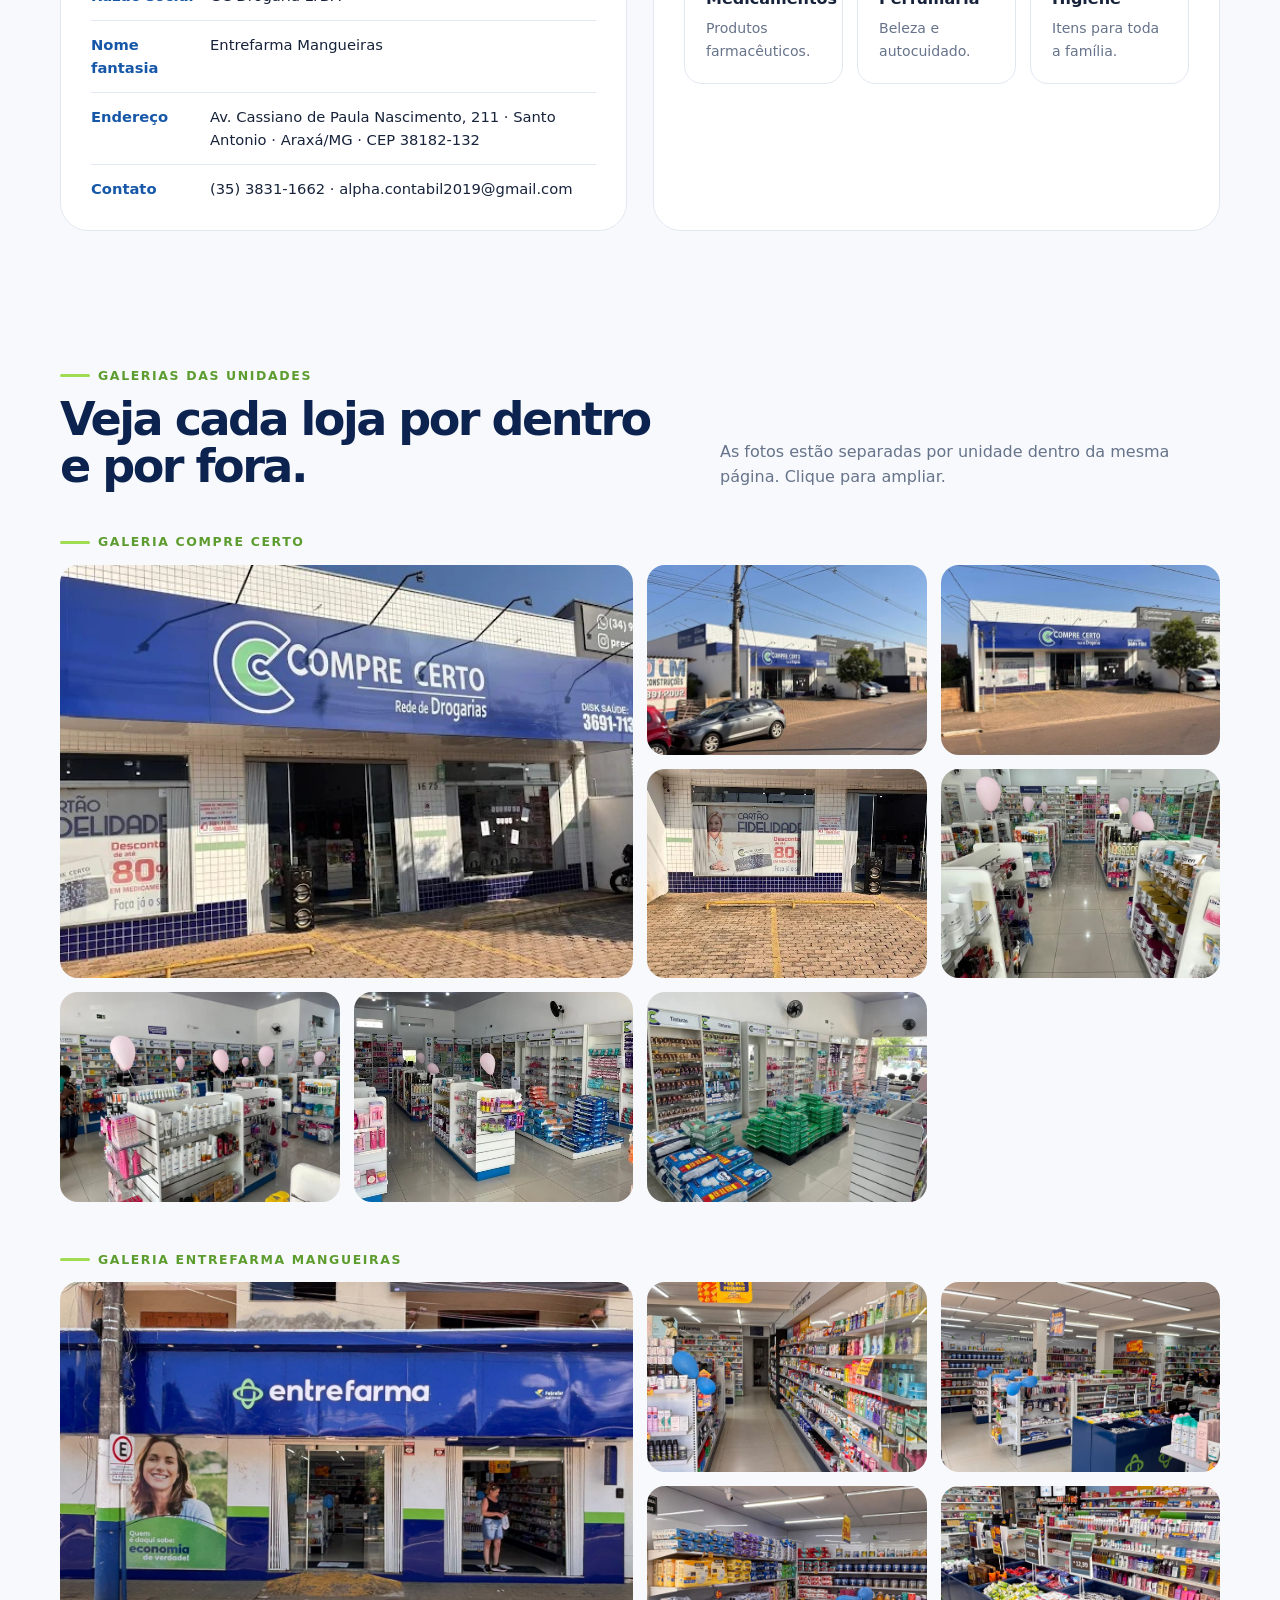
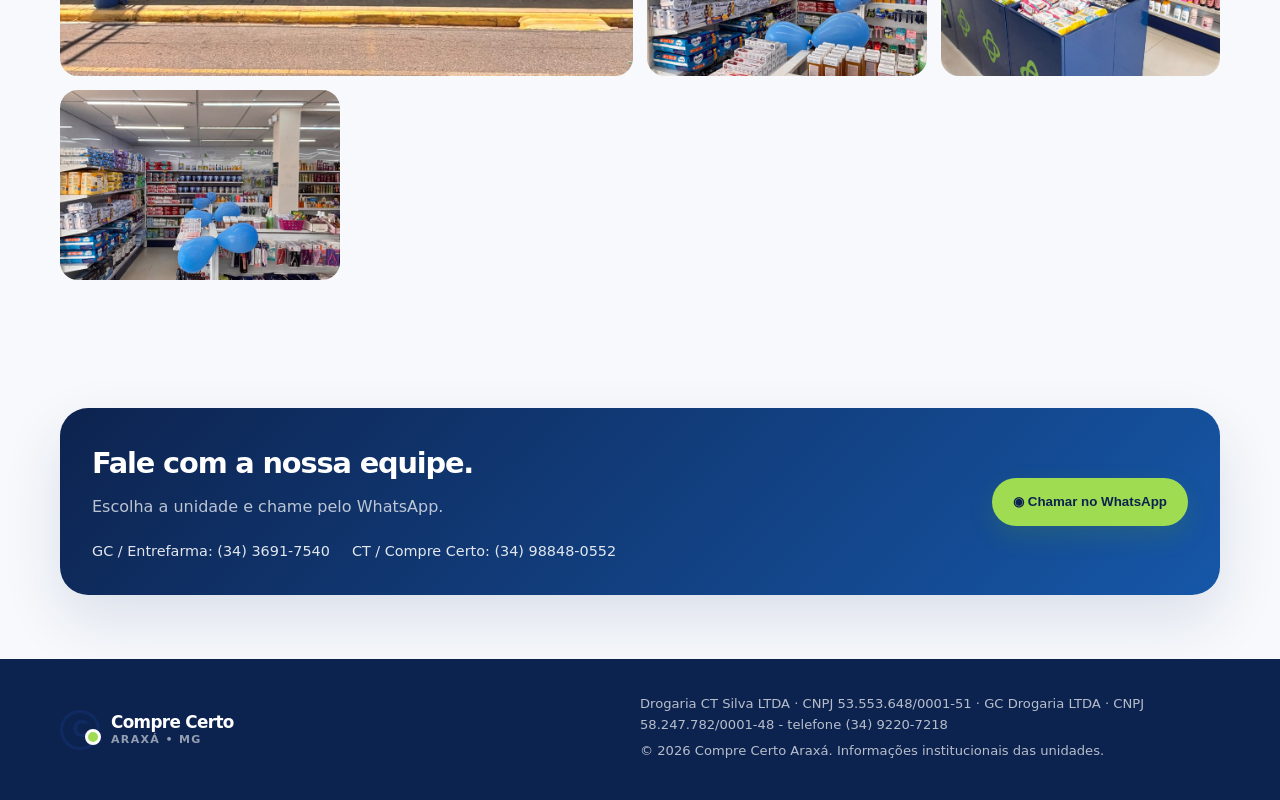
==== commit 1c968674: "Add phone number to footer section Updated footer to include contact phone number." ====
--- a/index.html
+++ b/index.html
@@ -36,7 +36,7 @@
     <section class="section compact" id="contato"><div class="container"><div class="contact-band"><div class="contact-band-grid"><div><h2>Fale com a nossa equipe.</h2><p>Escolha a unidade e chame pelo WhatsApp.</p><div class="contact-data"><span>GC / Entrefarma: (34) 3691-7540</span><span>CT / Compre Certo: (34) 98848-0552</span></div></div><div class="whatsapp-picker" data-whatsapp-picker><button class="button secondary whatsapp-button" type="button" data-whatsapp-toggle aria-haspopup="menu" aria-expanded="false">◉ Chamar no WhatsApp</button><div class="whatsapp-menu" data-whatsapp-menu hidden><a href="https://wa.me/553436917540?text=Ol%C3%A1%2C%20quero%20falar%20com%20a%20unidade%20GC%20-%20Entrefarma%20Mangueiras." target="_blank" rel="noopener noreferrer">GC / Entrefarma Mangueiras<small>(34) 3691-7540</small></a><a href="https://wa.me/5534988480552?text=Ol%C3%A1%2C%20quero%20falar%20com%20a%20unidade%20CT%20-%20Compre%20Certo." target="_blank" rel="noopener noreferrer">CT / Compre Certo<small>(34) 98848-0552</small></a></div></div></div></div></div></section>
   </main>
 
-  <footer class="site-footer"><div class="container footer-grid"><a class="brand" href="#inicio"><span class="brand-mark">C</span><span class="brand-copy"><span class="brand-name">Compre Certo</span><span class="brand-sub">Araxá • MG</span></span></a><div class="footer-text"><p>Drogaria CT Silva LTDA · CNPJ 53.553.648/0001-51 · GC Drogaria LTDA · CNPJ 58.247.782/0001-48</p><p>© <span data-year></span> Compre Certo Araxá. Informações institucionais das unidades.</p></div></div></footer>
+  <footer class="site-footer"><div class="container footer-grid"><a class="brand" href="#inicio"><span class="brand-mark">C</span><span class="brand-copy"><span class="brand-name">Compre Certo</span><span class="brand-sub">Araxá • MG</span></span></a><div class="footer-text"><p>Drogaria CT Silva LTDA · CNPJ 53.553.648/0001-51 · GC Drogaria LTDA · CNPJ 58.247.782/0001-48 - telefone (34) 9220-7218</p><p>© <span data-year></span> Compre Certo Araxá. Informações institucionais das unidades.</p></div></div></footer>
 
   <div class="modal" data-modal aria-hidden="true"><div class="modal-content"><button class="modal-close" data-modal-close aria-label="Fechar imagem">×</button><button class="modal-arrow prev" data-modal-prev aria-label="Foto anterior">←</button><img class="modal-image" data-modal-image alt=""><button class="modal-arrow next" data-modal-next aria-label="Próxima foto">→</button><div class="modal-caption" data-modal-caption></div></div></div>
   <script src="script.js"></script>
